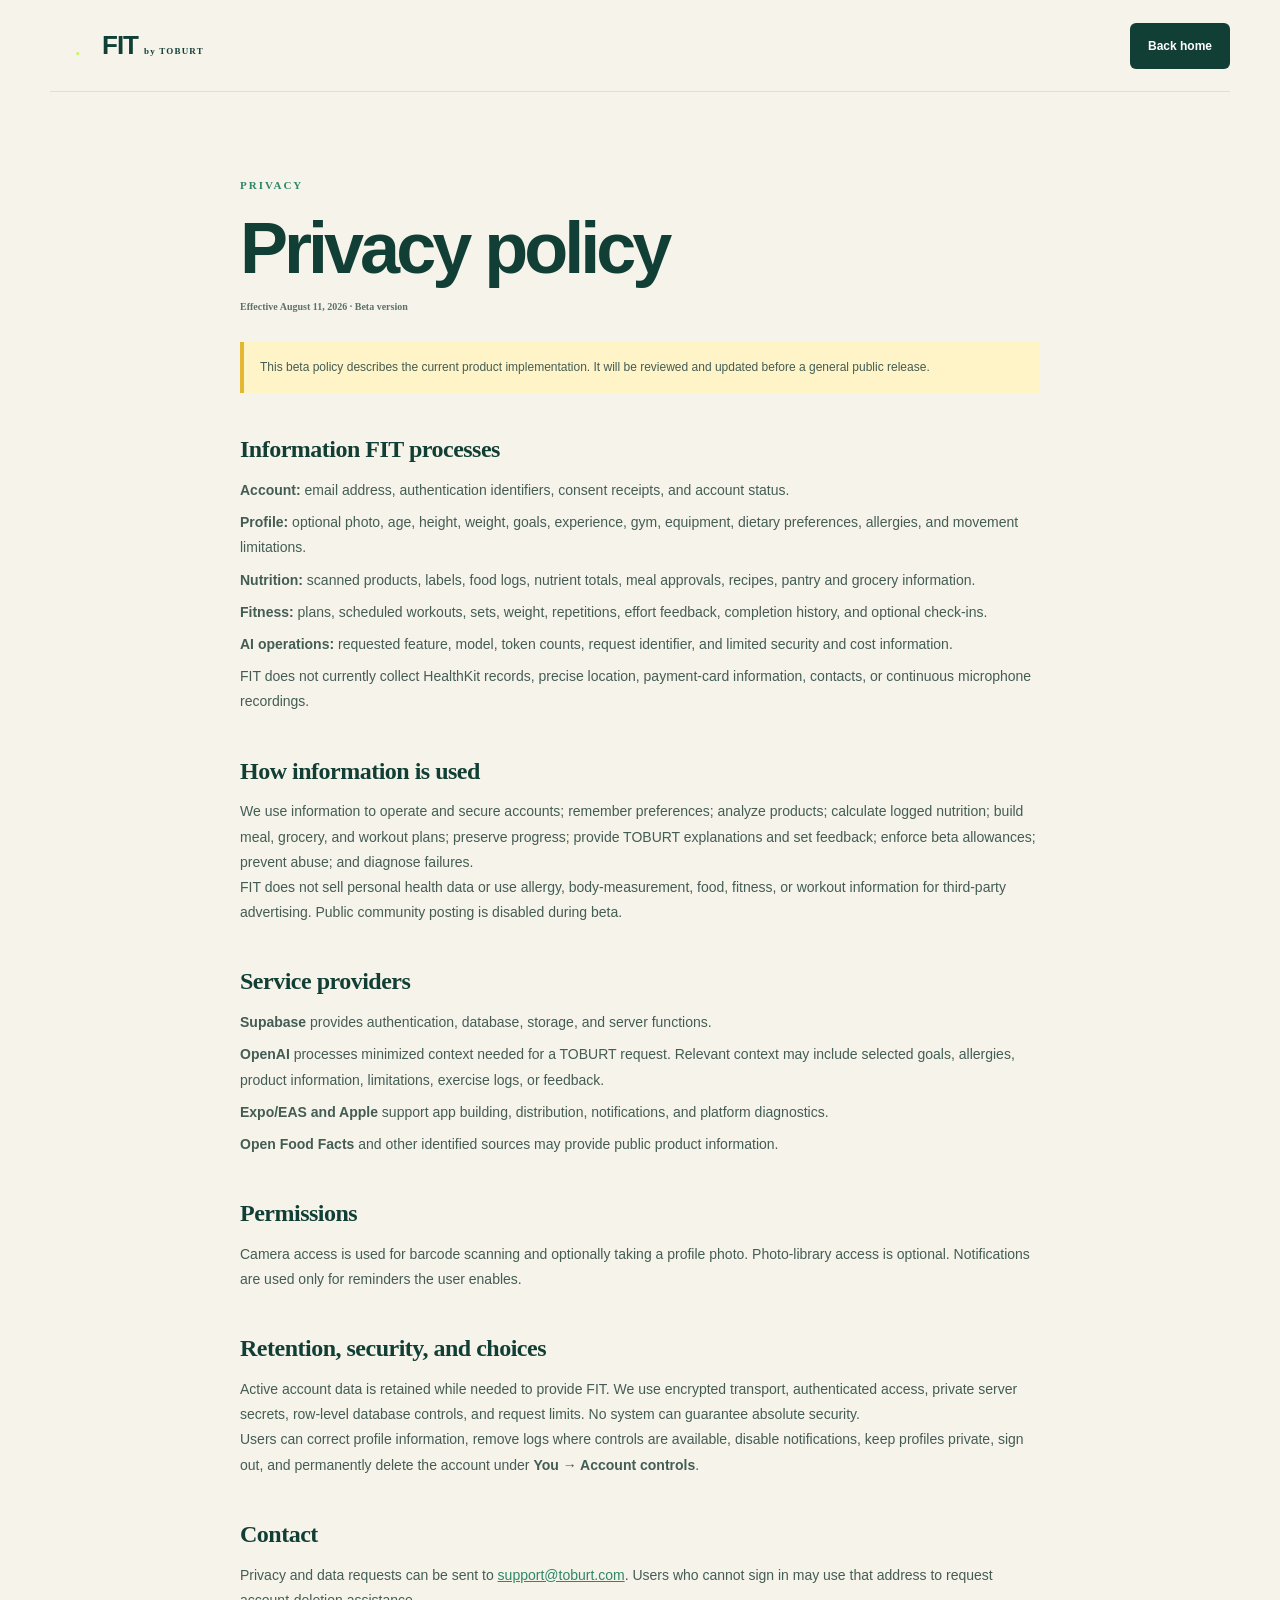
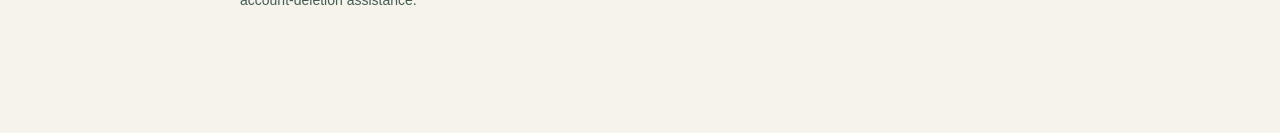
==== privacy/index.html @ 3d037f42 "Add files via upload" ====
<!DOCTYPE html><html lang="en"><head><meta charSet="utf-8"/><meta name="viewport" content="width=device-width, initial-scale=1"/><link rel="stylesheet" href="/_next/static/css/index.DjSKy0ao.css" data-rsc-css-href="/_next/static/css/index.DjSKy0ao.css" data-precedence="vite-rsc/importer-resources"/><title>Privacy Policy — FIT by TOBURT</title><meta name="description" content="How FIT by TOBURT handles account, nutrition, fitness, and AI usage information."/><meta property="og:title" content="FIT by TOBURT"/><meta property="og:description" content="Fuel with clarity. Train with purpose."/><meta property="og:url" content="https://fit.toburt.com"/><meta property="og:site_name" content="FIT by TOBURT"/><meta property="og:type" content="website"/><meta property="og:image" content="https://fit.toburt.com/og.png"/><meta property="og:image:width" content="1200"/><meta property="og:image:height" content="630"/><meta property="og:image:alt" content="FIT by TOBURT — Fuel with clarity. Train with purpose."/><meta name="twitter:card" content="summary_large_image"/><meta name="twitter:title" content="FIT by TOBURT"/><meta name="twitter:description" content="Fuel with clarity. Train with purpose."/><meta name="twitter:image" content="https://fit.toburt.com/og.png"/><link rel="shortcut icon" href="/favicon.png"/><link rel="icon" href="/favicon.png"/><link rel="apple-touch-icon" href="/brand/app-icon.png"/>


<style data-vinext-fonts>/* cyrillic-ext */
@font-face {
  font-family: 'Geist';
  font-style: normal;
  font-weight: 100 900;
  font-display: swap;
  src: url(/_next/static/_vinext_fonts/geist-8ac0455e797f/geist-ff2310f5.woff2) format('woff2');
  unicode-range: U+0460-052F, U+1C80-1C8A, U+20B4, U+2DE0-2DFF, U+A640-A69F, U+FE2E-FE2F;
}
/* cyrillic */
@font-face {
  font-family: 'Geist';
  font-style: normal;
  font-weight: 100 900;
  font-display: swap;
  src: url(/_next/static/_vinext_fonts/geist-8ac0455e797f/geist-875ccdd4.woff2) format('woff2');
  unicode-range: U+0301, U+0400-045F, U+0490-0491, U+04B0-04B1, U+2116;
}
/* vietnamese */
@font-face {
  font-family: 'Geist';
  font-style: normal;
  font-weight: 100 900;
  font-display: swap;
  src: url(/_next/static/_vinext_fonts/geist-8ac0455e797f/geist-52306abf.woff2) format('woff2');
  unicode-range: U+0102-0103, U+0110-0111, U+0128-0129, U+0168-0169, U+01A0-01A1, U+01AF-01B0, U+0300-0301, U+0303-0304, U+0308-0309, U+0323, U+0329, U+1EA0-1EF9, U+20AB;
}
/* latin-ext */
@font-face {
  font-family: 'Geist';
  font-style: normal;
  font-weight: 100 900;
  font-display: swap;
  src: url(/_next/static/_vinext_fonts/geist-8ac0455e797f/geist-001175b1.woff2) format('woff2');
  unicode-range: U+0100-02BA, U+02BD-02C5, U+02C7-02CC, U+02CE-02D7, U+02DD-02FF, U+0304, U+0308, U+0329, U+1D00-1DBF, U+1E00-1E9F, U+1EF2-1EFF, U+2020, U+20A0-20AB, U+20AD-20C0, U+2113, U+2C60-2C7F, U+A720-A7FF;
}
/* latin */
@font-face {
  font-family: 'Geist';
  font-style: normal;
  font-weight: 100 900;
  font-display: swap;
  src: url(/_next/static/_vinext_fonts/geist-8ac0455e797f/geist-98bbbccb.woff2) format('woff2');
  unicode-range: U+0000-00FF, U+0131, U+0152-0153, U+02BB-02BC, U+02C6, U+02DA, U+02DC, U+0304, U+0308, U+0329, U+2000-206F, U+20AC, U+2122, U+2191, U+2193, U+2212, U+2215, U+FEFF, U+FFFD;
}

@font-face {
  font-family: 'Geist Fallback';
  src: local("Arial");
  ascent-override: 95.94%;
  descent-override: 28.16%;
  line-gap-override: 0.00%;
  size-adjust: 104.76%;
}

.__font_geist_1x7d0xu { font-family: 'Geist', 'Geist Fallback'; font-style: normal; }

.__variable_geist_1x7d0xu { --font-sans: 'Geist', 'Geist Fallback'; }

/* cyrillic-ext */
@font-face {
  font-family: 'Geist Mono';
  font-style: normal;
  font-weight: 100 900;
  font-display: swap;
  src: url(/_next/static/_vinext_fonts/geist-mono-00e989178794/geist-mono-f6b33328.woff2) format('woff2');
  unicode-range: U+0460-052F, U+1C80-1C8A, U+20B4, U+2DE0-2DFF, U+A640-A69F, U+FE2E-FE2F;
}
/* cyrillic */
@font-face {
  font-family: 'Geist Mono';
  font-style: normal;
  font-weight: 100 900;
  font-display: swap;
  src: url(/_next/static/_vinext_fonts/geist-mono-00e989178794/geist-mono-44e03052.woff2) format('woff2');
  unicode-range: U+0301, U+0400-045F, U+0490-0491, U+04B0-04B1, U+2116;
}
/* symbols2 */
@font-face {
  font-family: 'Geist Mono';
  font-style: normal;
  font-weight: 100 900;
  font-display: swap;
  src: url(/_next/static/_vinext_fonts/geist-mono-00e989178794/geist-mono-0638449e.woff2) format('woff2');
  unicode-range: U+2000-2001, U+2004-2008, U+200A, U+23B8-23BD, U+2500-259F;
}
/* vietnamese */
@font-face {
  font-family: 'Geist Mono';
  font-style: normal;
  font-weight: 100 900;
  font-display: swap;
  src: url(/_next/static/_vinext_fonts/geist-mono-00e989178794/geist-mono-971fb274.woff2) format('woff2');
  unicode-range: U+0102-0103, U+0110-0111, U+0128-0129, U+0168-0169, U+01A0-01A1, U+01AF-01B0, U+0300-0301, U+0303-0304, U+0308-0309, U+0323, U+0329, U+1EA0-1EF9, U+20AB;
}
/* latin-ext */
@font-face {
  font-family: 'Geist Mono';
  font-style: normal;
  font-weight: 100 900;
  font-display: swap;
  src: url(/_next/static/_vinext_fonts/geist-mono-00e989178794/geist-mono-44745446.woff2) format('woff2');
  unicode-range: U+0100-02BA, U+02BD-02C5, U+02C7-02CC, U+02CE-02D7, U+02DD-02FF, U+0304, U+0308, U+0329, U+1D00-1DBF, U+1E00-1E9F, U+1EF2-1EFF, U+2020, U+20A0-20AB, U+20AD-20C0, U+2113, U+2C60-2C7F, U+A720-A7FF;
}
/* latin */
@font-face {
  font-family: 'Geist Mono';
  font-style: normal;
  font-weight: 100 900;
  font-display: swap;
  src: url(/_next/static/_vinext_fonts/geist-mono-00e989178794/geist-mono-013b2f2f.woff2) format('woff2');
  unicode-range: U+0000-00FF, U+0131, U+0152-0153, U+02BB-02BC, U+02C6, U+02DA, U+02DC, U+0304, U+0308, U+0329, U+2000-206F, U+20AC, U+2122, U+2191, U+2193, U+2212, U+2215, U+FEFF, U+FFFD;
}

@font-face {
  font-family: 'Geist Mono Fallback';
  src: local("Arial");
  ascent-override: 74.67%;
  descent-override: 21.92%;
  line-gap-override: 0.00%;
  size-adjust: 134.59%;
}

.__font_geist_mono_0f4jdpq { font-family: 'Geist Mono', 'Geist Mono Fallback'; font-style: normal; }

.__variable_geist_mono_0f4jdpq { --font-mono: 'Geist Mono', 'Geist Mono Fallback'; }
</style>
</head><body class="__variable_geist_1x7d0xu __variable_geist_mono_0f4jdpq"><div class="legal-wrap"><header class="nav legal-nav shell"><a href="/" class="brand"><img src="/brand/fit-mark.png" alt="" width="42" height="42" loading="lazy" decoding="async" data-nimg="1"/><span><b>FIT</b><small>by TOBURT</small></span></a><a href="/" class="nav-cta">Back home</a></header><main class="legal-main"><span class="kicker">PRIVACY</span><h1>Privacy policy</h1><p class="effective">Effective August 11, 2026 · Beta version</p><p class="notice">This beta policy describes the current product implementation. It will be reviewed and updated before a general public release.</p><h2>Information FIT processes</h2><ul><li><b>Account:</b> email address, authentication identifiers, consent receipts, and account status.</li><li><b>Profile:</b> optional photo, age, height, weight, goals, experience, gym, equipment, dietary preferences, allergies, and movement limitations.</li><li><b>Nutrition:</b> scanned products, labels, food logs, nutrient totals, meal approvals, recipes, pantry and grocery information.</li><li><b>Fitness:</b> plans, scheduled workouts, sets, weight, repetitions, effort feedback, completion history, and optional check-ins.</li><li><b>AI operations:</b> requested feature, model, token counts, request identifier, and limited security and cost information.</li></ul><p>FIT does not currently collect HealthKit records, precise location, payment-card information, contacts, or continuous microphone recordings.</p><h2>How information is used</h2><p>We use information to operate and secure accounts; remember preferences; analyze products; calculate logged nutrition; build meal, grocery, and workout plans; preserve progress; provide TOBURT explanations and set feedback; enforce beta allowances; prevent abuse; and diagnose failures.</p><p>FIT does not sell personal health data or use allergy, body-measurement, food, fitness, or workout information for third-party advertising. Public community posting is disabled during beta.</p><h2>Service providers</h2><ul><li><b>Supabase</b> provides authentication, database, storage, and server functions.</li><li><b>OpenAI</b> processes minimized context needed for a TOBURT request. Relevant context may include selected goals, allergies, product information, limitations, exercise logs, or feedback.</li><li><b>Expo/EAS and Apple</b> support app building, distribution, notifications, and platform diagnostics.</li><li><b>Open Food Facts</b> and other identified sources may provide public product information.</li></ul><h2>Permissions</h2><p>Camera access is used for barcode scanning and optionally taking a profile photo. Photo-library access is optional. Notifications are used only for reminders the user enables.</p><h2>Retention, security, and choices</h2><p>Active account data is retained while needed to provide FIT. We use encrypted transport, authenticated access, private server secrets, row-level database controls, and request limits. No system can guarantee absolute security.</p><p>Users can correct profile information, remove logs where controls are available, disable notifications, keep profiles private, sign out, and permanently delete the account under <b>You → Account controls</b>.</p><h2>Contact</h2><p>Privacy and data requests can be sent to <a href="mailto:support@toburt.com">support@toburt.com</a>. Users who cannot sign in may use that address to request account-deletion assistance.</p></main></div></body></html>
---- _next/static/css/index.DjSKy0ao.css ----
/*! tailwindcss v4.2.1 | MIT License | https://tailwindcss.com */
@layer theme{:root,:host{--font-sans:ui-sans-serif, system-ui, sans-serif, "Apple Color Emoji", "Segoe UI Emoji", "Segoe UI Symbol", "Noto Color Emoji";--font-mono:ui-monospace, SFMono-Regular, Menlo, Monaco, Consolas, "Liberation Mono", "Courier New", monospace;--spacing:.25rem;--default-font-family:var(--font-sans);--default-mono-font-family:var(--font-mono)}}@layer base{*,:after,:before{box-sizing:border-box;border:0 solid;margin:0;padding:0}::backdrop{box-sizing:border-box;border:0 solid;margin:0;padding:0}::file-selector-button{box-sizing:border-box;border:0 solid;margin:0;padding:0}html,:host{-webkit-text-size-adjust:100%;tab-size:4;line-height:1.5;font-family:var(--default-font-family,ui-sans-serif, system-ui, sans-serif, "Apple Color Emoji", "Segoe UI Emoji", "Segoe UI Symbol", "Noto Color Emoji");font-feature-settings:var(--default-font-feature-settings,normal);font-variation-settings:var(--default-font-variation-settings,normal);-webkit-tap-highlight-color:transparent}hr{height:0;color:inherit;border-top-width:1px}abbr:where([title]){-webkit-text-decoration:underline dotted;text-decoration:underline dotted}h1,h2,h3,h4,h5,h6{font-size:inherit;font-weight:inherit}a{color:inherit;-webkit-text-decoration:inherit;-webkit-text-decoration:inherit;-webkit-text-decoration:inherit;-webkit-text-decoration:inherit;text-decoration:inherit}b,strong{font-weight:bolder}code,kbd,samp,pre{font-family:var(--default-mono-font-family,ui-monospace, SFMono-Regular, Menlo, Monaco, Consolas, "Liberation Mono", "Courier New", monospace);font-feature-settings:var(--default-mono-font-feature-settings,normal);font-variation-settings:var(--default-mono-font-variation-settings,normal);font-size:1em}small{font-size:80%}sub,sup{vertical-align:baseline;font-size:75%;line-height:0;position:relative}sub{bottom:-.25em}sup{top:-.5em}table{text-indent:0;border-color:inherit;border-collapse:collapse}:-moz-focusring{outline:auto}progress{vertical-align:baseline}summary{display:list-item}ol,ul,menu{list-style:none}img,svg,video,canvas,audio,iframe,embed,object{vertical-align:middle;display:block}img,video{max-width:100%;height:auto}button,input,select,optgroup,textarea{font:inherit;font-feature-settings:inherit;font-variation-settings:inherit;letter-spacing:inherit;color:inherit;opacity:1;background-color:#0000;border-radius:0}::file-selector-button{font:inherit;font-feature-settings:inherit;font-variation-settings:inherit;letter-spacing:inherit;color:inherit;opacity:1;background-color:#0000;border-radius:0}:where(select:is([multiple],[size])) optgroup{font-weight:bolder}:where(select:is([multiple],[size])) optgroup option{padding-inline-start:20px}::file-selector-button{margin-inline-end:4px}::placeholder{opacity:1}@supports (not ((-webkit-appearance:-apple-pay-button))) or (contain-intrinsic-size:1px){::placeholder{color:currentColor}@supports (color:color-mix(in lab, red, red)){::placeholder{color:color-mix(in oklab, currentcolor 50%, transparent)}}}textarea{resize:vertical}::-webkit-search-decoration{-webkit-appearance:none}::-webkit-date-and-time-value{min-height:1lh;text-align:inherit}::-webkit-datetime-edit{display:inline-flex}::-webkit-datetime-edit-fields-wrapper{padding:0}::-webkit-datetime-edit{padding-block:0}::-webkit-datetime-edit-year-field{padding-block:0}::-webkit-datetime-edit-month-field{padding-block:0}::-webkit-datetime-edit-day-field{padding-block:0}::-webkit-datetime-edit-hour-field{padding-block:0}::-webkit-datetime-edit-minute-field{padding-block:0}::-webkit-datetime-edit-second-field{padding-block:0}::-webkit-datetime-edit-millisecond-field{padding-block:0}::-webkit-datetime-edit-meridiem-field{padding-block:0}::-webkit-calendar-picker-indicator{line-height:1}:-moz-ui-invalid{box-shadow:none}button,input:where([type=button],[type=reset],[type=submit]){-webkit-appearance:button;appearance:button}::file-selector-button{-webkit-appearance:button;appearance:button}::-webkit-inner-spin-button{height:auto}::-webkit-outer-spin-button{height:auto}[hidden]:where(:not([hidden=until-found])){display:none!important}}@layer components;@layer utilities{.absolute{position:absolute}.relative{position:relative}.start{inset-inline-start:var(--spacing)}.table{display:table}}:root{--forest:#123f35;--forest-dark:#082c25;--green:#2e8767;--lime:#c7f25b;--cream:#f6f3ea;--paper:#fffdf8;--ink:#123f35;--muted:#5b716a;--line:#d9dfd9}*{box-sizing:border-box}html{scroll-behavior:smooth}body{background:var(--cream);color:var(--ink);font-family:var(--font-sans),Arial,sans-serif;margin:0}a{color:inherit;text-decoration:none}.shell{width:min(1180px,100% - 48px);margin:auto}.nav{z-index:10;justify-content:space-between;align-items:center;height:92px;display:flex;position:relative}.brand{align-items:center;gap:10px;display:flex}.brand img{object-fit:contain;width:42px;height:42px}.brand span{align-items:baseline;gap:6px;display:flex}.brand b{letter-spacing:-1px;font-size:26px}.brand small{font:700 9px var(--font-mono);letter-spacing:1.2px}.nav nav{gap:34px;font-size:13px;font-weight:650;display:flex}.nav nav a:hover{color:var(--green)}.nav-cta{background:var(--forest);color:#fff;border-radius:6px;padding:14px 18px;font-size:12px;font-weight:800}.nav-cta span,.button span{color:var(--lime);margin-left:9px}.hero{grid-template-columns:1.03fr .97fr;align-items:center;gap:60px;min-height:720px;padding-bottom:76px;display:grid}.eyebrow,.kicker{font:800 11px var(--font-mono);letter-spacing:2px}.eyebrow{align-items:center;gap:9px;display:flex}.eyebrow span{background:var(--lime);width:22px;height:2px}h1,h2{letter-spacing:-4px;margin:0;font-weight:850;line-height:.96}h1{margin:24px 0 28px;font-size:clamp(58px,7.2vw,94px)}h1 em,h2 em{color:var(--green);font-family:Georgia,serif;font-weight:400}.hero-copy>p{color:var(--muted);max-width:600px;font-size:18px;line-height:1.7}.hero-actions{gap:12px;margin-top:32px;display:flex}.button{border-radius:6px;align-items:center;padding:17px 22px;font-size:13px;font-weight:800;display:inline-flex}.button.primary{background:var(--forest);color:#fff}.button.ghost{border:1px solid #bccac2}.trust-row{font:650 11px var(--font-mono);color:var(--muted);gap:24px;margin-top:30px;display:flex}.trust-row span:first-letter{color:var(--green)}.hero-visual{place-items:center;height:620px;display:grid;position:relative}.orbit{border:1px solid #2e876738;border-radius:50%;position:absolute}.orbit-one{width:580px;height:580px}.orbit-two{border-style:dashed;width:430px;height:430px}.phone{border:9px solid var(--forest-dark);background:var(--paper);z-index:2;border-radius:44px;width:330px;min-height:580px;padding:15px;position:relative;transform:rotate(2deg);box-shadow:0 35px 80px #082c2540}.phone-bar{justify-content:space-between;padding:2px 9px 10px;font-size:10px;font-weight:800;display:flex}.phone-bar i{background:var(--forest-dark);border-radius:12px;width:44px;height:12px}.app-head{align-items:center;gap:7px;padding:6px 4px 14px;display:flex}.app-head img{width:28px}.app-head span{font-size:18px;font-weight:900}.app-head small{font:700 6px var(--font-mono);letter-spacing:1px;display:block}.app-head b{margin-left:auto}.scan-card{background:#fff;border:1px solid #e0e5e0;border-radius:24px;padding:16px;box-shadow:0 9px 25px #123f350f}.scan-top{font:800 7px var(--font-mono);letter-spacing:1px;justify-content:space-between;display:flex}.data-pill{color:var(--green)}.food-row{border-bottom:1px solid var(--line);align-items:center;gap:12px;padding:19px 0 14px;display:flex}.jar{color:#fff;background:linear-gradient(#c84d37 14%,#e7b66b 14%);border-radius:8px 8px 12px 12px;place-items:center;width:47px;height:59px;font-weight:950;display:grid}.food-row small{color:var(--green);font-size:7px;font-weight:850}.food-row strong{margin:3px 0;font-size:15px;display:block}.food-row p,.score-row p{color:var(--muted);margin:0;font-size:8px}.score-row{align-items:center;gap:14px;padding:16px 0;display:flex}.score{background:#f8db76;border-radius:50%;place-items:center;width:58px;height:58px;font-size:24px;font-weight:900;display:grid}.score small{margin-top:-16px;font-size:6px}.score-row b{font-size:11px}.meter{grid-template-columns:78px 1fr 22px;align-items:center;gap:7px;margin:10px 0;font-size:7px;display:grid}.meter:after{content:"";background:#e7ebe7;border-radius:8px;grid-area:1/2;height:7px}.meter i{background:var(--green);z-index:1;border-radius:8px;grid-area:1/2;height:7px}.meter b{text-align:right}.phone button{background:var(--forest);color:#fff;width:100%;font:850 9px var(--font-mono);letter-spacing:.7px;border:0;border-radius:12px;margin-top:14px;padding:15px}.phone button span{float:right;color:var(--lime)}.coach-chip{z-index:4;background:var(--forest);color:#fff;border-radius:12px;align-items:center;gap:10px;padding:13px 18px;display:flex;position:absolute;bottom:88px;right:-18px;box-shadow:0 18px 35px #082c254d}.coach-chip small{font:750 7px var(--font-mono);color:var(--lime);letter-spacing:1px;display:block}.coach-chip b{font-size:11px}.pulse{color:var(--lime)}.marquee{background:var(--lime);white-space:nowrap;width:102%;margin-left:-1%;padding:15px 0;overflow:hidden;transform:rotate(-1deg)}.marquee div{font:900 16px var(--font-mono);word-spacing:14px}.marquee span{color:var(--green)}.system{padding:140px 0}.section-intro{grid-template-columns:1.2fr .8fr;align-items:end;gap:80px;margin-bottom:62px;display:grid}.section-intro h2,.steps h2,.coach h2,.beta h2{margin-top:16px;font-size:clamp(46px,5.7vw,76px)}.section-intro>p{color:var(--muted);max-width:460px;font-size:16px;line-height:1.75}.feature-grid{grid-template-columns:repeat(4,1fr);gap:14px;display:grid}.feature-grid article{background:var(--paper);border:1px solid #e1e4df;border-radius:16px;flex-direction:column;min-height:430px;padding:22px;transition:all .25s;display:flex}.feature-grid article:hover{transform:translateY(-5px);box-shadow:0 16px 40px #123f3517}.feature-meta{font:750 9px var(--font-mono);letter-spacing:1px;justify-content:space-between;display:flex}.feature-meta span{color:var(--green)}.feature-art{background:#e7eee8;border-radius:12px;height:160px;margin:26px 0;position:relative;overflow:hidden}.feature-art span,.feature-art i,.feature-art b{display:block;position:absolute}.art-01 span{background:var(--forest);border-radius:14px;width:80px;height:105px;top:25px;left:50%;transform:translate(-50%)}.art-01 i{border:3px solid var(--lime);border-radius:50%;width:58px;height:58px;top:47px;left:50%;transform:translate(-50%)}.art-01 b{background:var(--lime);width:100%;height:2px;top:76px}.art-02 span{background:var(--forest);border-radius:50%;width:90px;height:90px;top:35px;left:35px}.art-02 i{background:var(--paper);border:2px solid var(--green);width:70px;height:105px;top:28px;right:28px;transform:rotate(7deg)}.art-02 b{background:var(--lime);width:45px;height:7px;box-shadow:0 18px var(--green),0 36px #cbd6cd;top:60px;right:38px}.art-03 span{border:10px solid var(--forest);border-top:0;border-radius:0 0 40px 40px;width:170px;height:80px;top:44px;left:35px}.art-03 i{background:var(--green);width:8px;height:105px;top:28px;left:50%}.art-03 b{background:var(--lime);border-radius:50%;width:56px;height:56px;top:28px;left:calc(50% - 24px)}.art-04 span{background:var(--forest);width:185px;height:2px;top:82px;left:20px;transform:rotate(-25deg)}.art-04 i{background:var(--lime);width:13px;height:13px;box-shadow:50px -23px var(--green),100px -48px var(--forest),150px -69px var(--lime);border-radius:50%;top:102px;left:45px}.feature-grid h3{letter-spacing:-.7px;margin:4px 0 12px;font-size:21px;line-height:1.1}.feature-grid p{color:var(--muted);margin:auto 0 0;font-size:12px;line-height:1.65}.coach{background:var(--forest-dark);color:#fff;padding:140px 0;overflow:hidden}.coach-grid{grid-template-columns:1fr 1fr;align-items:center;gap:110px;display:grid}.coach-stage{place-items:center;height:580px;display:grid;position:relative}.coach-stage:before,.coach-stage:after{content:"";border:1px solid #c7f25b26;border-radius:50%;width:500px;height:500px;position:absolute}.coach-stage:after{border-style:dashed;width:350px;height:350px}.coach-ring{background:var(--lime);z-index:1;border-radius:50%;place-items:center;width:210px;height:210px;display:grid;box-shadow:0 0 90px #c7f25b26}.coach-ring img{width:140px}.message{background:var(--paper);color:var(--forest);z-index:2;border-radius:14px;width:235px;padding:18px;position:absolute;box-shadow:0 20px 50px #00000040}.message.one{top:85px;left:0}.message.two{bottom:65px;right:-20px}.message small{font:800 7px var(--font-mono);color:var(--green);letter-spacing:1px}.message b{margin:5px 0;font-size:13px;display:block}.message span{color:var(--muted);font-size:8px}.lime,.coach-copy h2 em{color:var(--lime)}.coach-copy>p{color:#b9cbc4;margin:30px 0;font-size:16px;line-height:1.75}.coach-copy ul{margin:0;padding:0;list-style:none}.coach-copy li{border-top:1px solid #ffffff1f;gap:17px;padding:17px 0;font-size:13px;display:flex}.coach-copy li span{font:700 9px var(--font-mono);color:var(--lime)}.safety{color:#879e96;margin-top:26px;line-height:1.6;display:block}.steps{padding:140px 0}.steps>h2{margin:18px 0 70px}.step-grid{border-top:1px solid #bfcac3;grid-template-columns:repeat(4,1fr);display:grid}.step-grid article{padding:30px 28px 0 0}.step-grid article+article{border-left:1px solid #bfcac3;padding-left:28px}.step-grid b{font:800 10px var(--font-mono);color:var(--green)}.step-grid h3{margin:35px 0 12px;font-size:19px}.step-grid p{color:var(--muted);font-size:12px;line-height:1.65}.membership{background:#e9ede5;padding:140px 0}.tier-grid{grid-template-columns:repeat(3,1fr);gap:16px;display:grid}.tier-grid article{background:var(--paper);border:1px solid #d4ddd5;border-radius:16px;padding:30px;position:relative}.tier-grid article.featured{background:var(--forest);color:#fff;transform:translateY(-12px)}.popular{background:var(--lime);color:var(--forest);font:800 7px var(--font-mono);letter-spacing:1px;border-radius:12px;padding:6px 9px;position:absolute;top:20px;right:20px}.tier-grid h3{font-size:18px}.price{letter-spacing:-2px;margin:30px 0 8px;font-size:44px;font-weight:900}.price small{letter-spacing:0;color:var(--muted);font-size:10px}.featured .price small,.featured>p{color:#b8cac3}.tier-grid>article>p{color:var(--muted);min-height:38px;font-size:12px}.tier-grid ul{border-top:1px solid #dfe4df;margin:20px 0;padding:16px 0;list-style:none}.tier-grid li{margin:13px 0;font-size:12px}.tier-grid a{border-top:1px solid #dfe4df;justify-content:space-between;padding-top:18px;font-size:12px;font-weight:850;display:flex}.tier-grid a span{color:var(--green)}.featured a span{color:var(--lime)}.price-disclosure{text-align:center;color:var(--muted);margin-top:30px;font-size:10px}.beta{background:var(--forest);color:#fff;border-radius:24px;grid-template-columns:1.2fr .8fr;align-items:center;gap:80px;min-height:500px;margin-top:100px;margin-bottom:100px;padding:72px;display:grid;overflow:hidden}.beta h2 em{color:var(--lime)}.beta>div>p{color:#c4d2cd;max-width:600px;line-height:1.7}.lime-button{background:var(--lime);color:var(--forest);margin-top:20px}.lime-button span{color:var(--forest)}.beta-mark{flex-direction:column;align-items:center;display:flex;position:relative}.beta-mark:before{content:"";border:1px solid #c7f25b33;border-radius:50%;width:340px;height:340px;position:absolute;top:-70px}.beta-mark img{z-index:1;border-radius:32px;width:150px;box-shadow:0 25px 50px #00000040}.beta-mark span{font:700 8px var(--font-mono);letter-spacing:2px;color:#a9bcb5;margin-top:26px}.beta-mark b{font-size:40px;line-height:1}.beta-mark i{color:var(--lime);font-family:Georgia,serif}footer{background:var(--forest-dark);color:#fff;padding:70px 0 30px}.footer-grid{grid-template-columns:2fr repeat(3,1fr);gap:60px;display:grid}.footer-brand img{filter:brightness(3)}.footer-grid>div>p{color:#8da39b;max-width:340px;font-size:12px;line-height:1.7}.footer-grid>div:not(:first-child){color:#9eb2aa;flex-direction:column;gap:12px;font-size:11px;display:flex}.footer-grid>div:not(:first-child)>b{color:#fff;margin-bottom:8px}.footer-grid a:hover{color:var(--lime)}.fine-print{font:600 8px var(--font-mono);letter-spacing:.5px;color:#718981;border-top:1px solid #ffffff1a;justify-content:space-between;margin-top:55px;padding-top:25px;display:flex}.legal-wrap{background:var(--cream);min-height:100vh}.legal-nav{border-bottom:1px solid var(--line)}.legal-main{width:min(800px,100% - 40px);margin:80px auto 120px}.legal-main .kicker{color:var(--green)}.legal-main h1{margin:18px 0;font-size:clamp(44px,7vw,72px)}.legal-main .effective{font:700 10px var(--font-mono);color:var(--muted)}.legal-main .notice{background:#fff3c8;border-left:4px solid #e4b632;margin:30px 0;padding:16px;font-size:12px;line-height:1.6}.legal-main h2{font:850 24px var(--font-sans);letter-spacing:-.5px;margin:42px 0 14px;line-height:1.2}.legal-main h3{margin-top:28px}.legal-main p,.legal-main li{color:#435d54;font-size:14px;line-height:1.8}.legal-main a{color:var(--green);text-decoration:underline}.legal-main li{margin:7px 0}@media (max-width:980px){.nav nav{display:none}.hero{grid-template-columns:1fr;padding-top:60px}.hero-copy{text-align:center}.hero-copy>p{margin-left:auto;margin-right:auto}.eyebrow,.hero-actions,.trust-row{justify-content:center}.hero-visual{height:650px}.section-intro,.coach-grid,.beta{grid-template-columns:1fr}.feature-grid{grid-template-columns:repeat(2,1fr)}.coach-grid{gap:40px}.coach-copy{order:-1}.tier-grid{grid-template-columns:1fr}.tier-grid article.featured{transform:none}.footer-grid{grid-template-columns:1.5fr 1fr 1fr}.footer-grid>div:last-child{display:none}}@media (max-width:640px){.shell{width:min(100% - 28px,1180px)}.nav{height:74px}.nav-cta{padding:12px}.hero{gap:20px;min-height:auto;padding-top:30px}.hero-copy{text-align:left}.eyebrow,.hero-actions,.trust-row{justify-content:flex-start}.hero-actions{flex-direction:column;align-items:stretch}.button{justify-content:space-between}.trust-row{flex-wrap:wrap;gap:10px 16px}.hero-visual{height:590px;margin:-25px -25px 0;transform:scale(.9)}.phone{width:315px}.coach-chip{right:0}.system,.coach,.steps,.membership{padding:90px 0}.section-intro{gap:20px;margin-bottom:40px}.feature-grid{grid-template-columns:1fr}.feature-grid article{min-height:385px}.coach-stage{height:480px;margin:-30px;transform:scale(.82)}.step-grid{grid-template-columns:1fr}.step-grid article+article{border-top:1px solid #bfcac3;border-left:0;padding-left:0}.step-grid article{padding:24px 0}.step-grid h3{margin:15px 0 8px}.beta{border-radius:18px;gap:70px;width:calc(100% - 28px);margin:60px auto;padding:50px 24px}.beta-mark:before{width:280px;height:280px}.footer-grid{grid-template-columns:1fr 1fr;gap:40px}.footer-grid>div:first-child{grid-column:1/-1}.fine-print{flex-direction:column;gap:15px}}
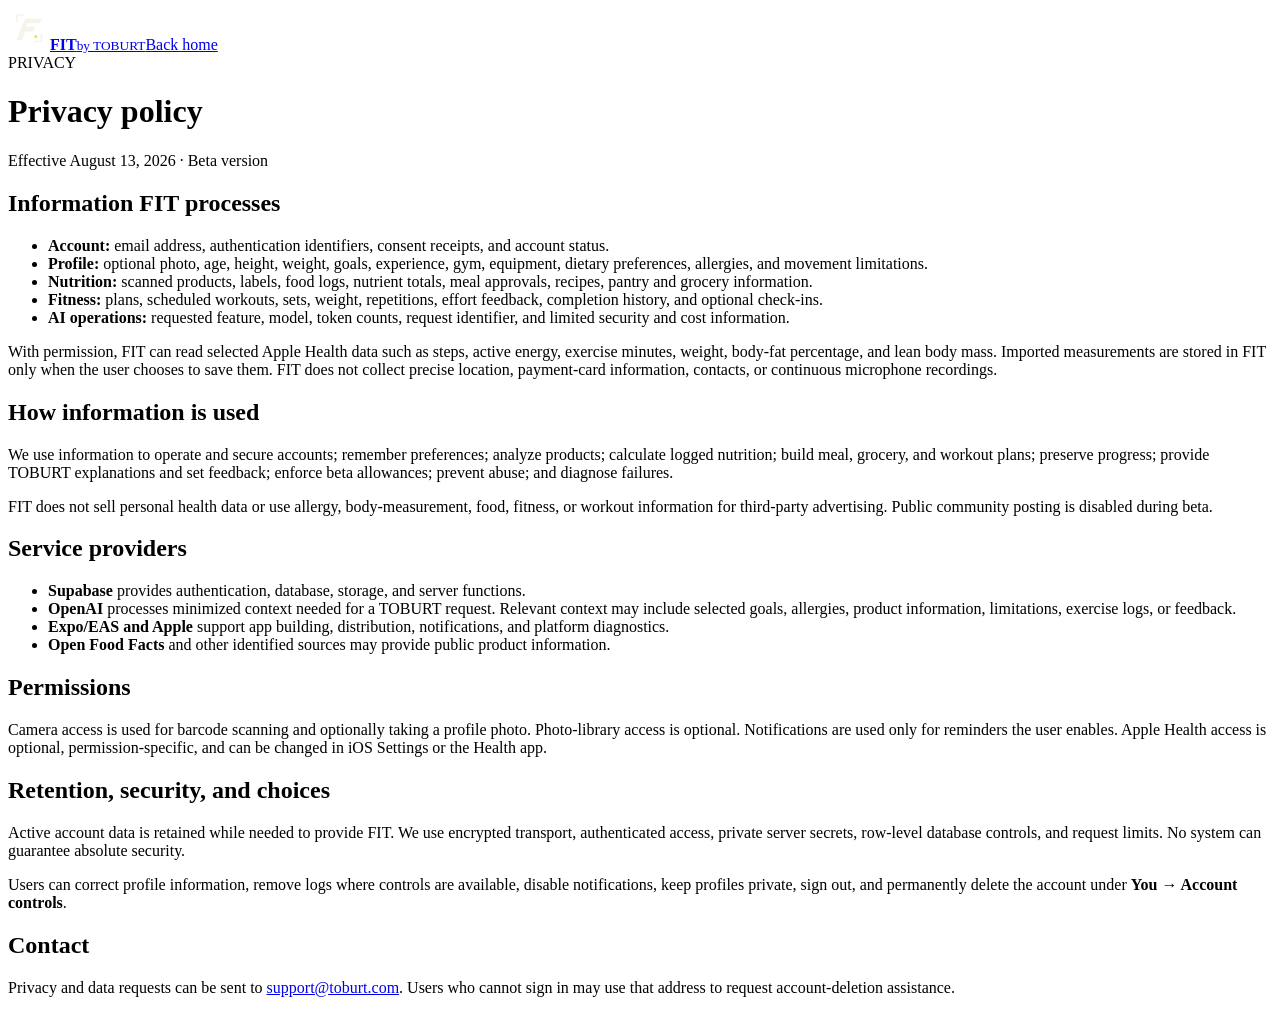
==== commit e1ce3b5e: "update beta legal disclosures for Apple Health" ====
--- a/privacy/index.html
+++ b/privacy/index.html
@@ -128,4 +128,4 @@
 
 .__variable_geist_mono_0f4jdpq { --font-mono: 'Geist Mono', 'Geist Mono Fallback'; }
 </style>
-</head><body class="__variable_geist_1x7d0xu __variable_geist_mono_0f4jdpq"><div class="legal-wrap"><header class="nav legal-nav shell"><a href="/" class="brand"><img src="/brand/fit-mark.png" alt="" width="42" height="42" loading="lazy" decoding="async" data-nimg="1"/><span><b>FIT</b><small>by TOBURT</small></span></a><a href="/" class="nav-cta">Back home</a></header><main class="legal-main"><span class="kicker">PRIVACY</span><h1>Privacy policy</h1><p class="effective">Effective August 11, 2026 · Beta version</p><p class="notice">This beta policy describes the current product implementation. It will be reviewed and updated before a general public release.</p><h2>Information FIT processes</h2><ul><li><b>Account:</b> email address, authentication identifiers, consent receipts, and account status.</li><li><b>Profile:</b> optional photo, age, height, weight, goals, experience, gym, equipment, dietary preferences, allergies, and movement limitations.</li><li><b>Nutrition:</b> scanned products, labels, food logs, nutrient totals, meal approvals, recipes, pantry and grocery information.</li><li><b>Fitness:</b> plans, scheduled workouts, sets, weight, repetitions, effort feedback, completion history, and optional check-ins.</li><li><b>AI operations:</b> requested feature, model, token counts, request identifier, and limited security and cost information.</li></ul><p>FIT does not currently collect HealthKit records, precise location, payment-card information, contacts, or continuous microphone recordings.</p><h2>How information is used</h2><p>We use information to operate and secure accounts; remember preferences; analyze products; calculate logged nutrition; build meal, grocery, and workout plans; preserve progress; provide TOBURT explanations and set feedback; enforce beta allowances; prevent abuse; and diagnose failures.</p><p>FIT does not sell personal health data or use allergy, body-measurement, food, fitness, or workout information for third-party advertising. Public community posting is disabled during beta.</p><h2>Service providers</h2><ul><li><b>Supabase</b> provides authentication, database, storage, and server functions.</li><li><b>OpenAI</b> processes minimized context needed for a TOBURT request. Relevant context may include selected goals, allergies, product information, limitations, exercise logs, or feedback.</li><li><b>Expo/EAS and Apple</b> support app building, distribution, notifications, and platform diagnostics.</li><li><b>Open Food Facts</b> and other identified sources may provide public product information.</li></ul><h2>Permissions</h2><p>Camera access is used for barcode scanning and optionally taking a profile photo. Photo-library access is optional. Notifications are used only for reminders the user enables.</p><h2>Retention, security, and choices</h2><p>Active account data is retained while needed to provide FIT. We use encrypted transport, authenticated access, private server secrets, row-level database controls, and request limits. No system can guarantee absolute security.</p><p>Users can correct profile information, remove logs where controls are available, disable notifications, keep profiles private, sign out, and permanently delete the account under <b>You → Account controls</b>.</p><h2>Contact</h2><p>Privacy and data requests can be sent to <a href="mailto:support@toburt.com">support@toburt.com</a>. Users who cannot sign in may use that address to request account-deletion assistance.</p></main></div></body></html>+</head><body class="__variable_geist_1x7d0xu __variable_geist_mono_0f4jdpq"><div class="legal-wrap"><header class="nav legal-nav shell"><a href="/" class="brand"><img src="/brand/fit-mark.png" alt="" width="42" height="42" loading="lazy" decoding="async" data-nimg="1"/><span><b>FIT</b><small>by TOBURT</small></span></a><a href="/" class="nav-cta">Back home</a></header><main class="legal-main"><span class="kicker">PRIVACY</span><h1>Privacy policy</h1><p class="effective">Effective August 13, 2026 · Beta version</p><h2>Information FIT processes</h2><ul><li><b>Account:</b> email address, authentication identifiers, consent receipts, and account status.</li><li><b>Profile:</b> optional photo, age, height, weight, goals, experience, gym, equipment, dietary preferences, allergies, and movement limitations.</li><li><b>Nutrition:</b> scanned products, labels, food logs, nutrient totals, meal approvals, recipes, pantry and grocery information.</li><li><b>Fitness:</b> plans, scheduled workouts, sets, weight, repetitions, effort feedback, completion history, and optional check-ins.</li><li><b>AI operations:</b> requested feature, model, token counts, request identifier, and limited security and cost information.</li></ul><p>With permission, FIT can read selected Apple Health data such as steps, active energy, exercise minutes, weight, body-fat percentage, and lean body mass. Imported measurements are stored in FIT only when the user chooses to save them. FIT does not collect precise location, payment-card information, contacts, or continuous microphone recordings.</p><h2>How information is used</h2><p>We use information to operate and secure accounts; remember preferences; analyze products; calculate logged nutrition; build meal, grocery, and workout plans; preserve progress; provide TOBURT explanations and set feedback; enforce beta allowances; prevent abuse; and diagnose failures.</p><p>FIT does not sell personal health data or use allergy, body-measurement, food, fitness, or workout information for third-party advertising. Public community posting is disabled during beta.</p><h2>Service providers</h2><ul><li><b>Supabase</b> provides authentication, database, storage, and server functions.</li><li><b>OpenAI</b> processes minimized context needed for a TOBURT request. Relevant context may include selected goals, allergies, product information, limitations, exercise logs, or feedback.</li><li><b>Expo/EAS and Apple</b> support app building, distribution, notifications, and platform diagnostics.</li><li><b>Open Food Facts</b> and other identified sources may provide public product information.</li></ul><h2>Permissions</h2><p>Camera access is used for barcode scanning and optionally taking a profile photo. Photo-library access is optional. Notifications are used only for reminders the user enables. Apple Health access is optional, permission-specific, and can be changed in iOS Settings or the Health app.</p><h2>Retention, security, and choices</h2><p>Active account data is retained while needed to provide FIT. We use encrypted transport, authenticated access, private server secrets, row-level database controls, and request limits. No system can guarantee absolute security.</p><p>Users can correct profile information, remove logs where controls are available, disable notifications, keep profiles private, sign out, and permanently delete the account under <b>You → Account controls</b>.</p><h2>Contact</h2><p>Privacy and data requests can be sent to <a href="mailto:support@toburt.com">support@toburt.com</a>. Users who cannot sign in may use that address to request account-deletion assistance.</p></main></div></body></html>
